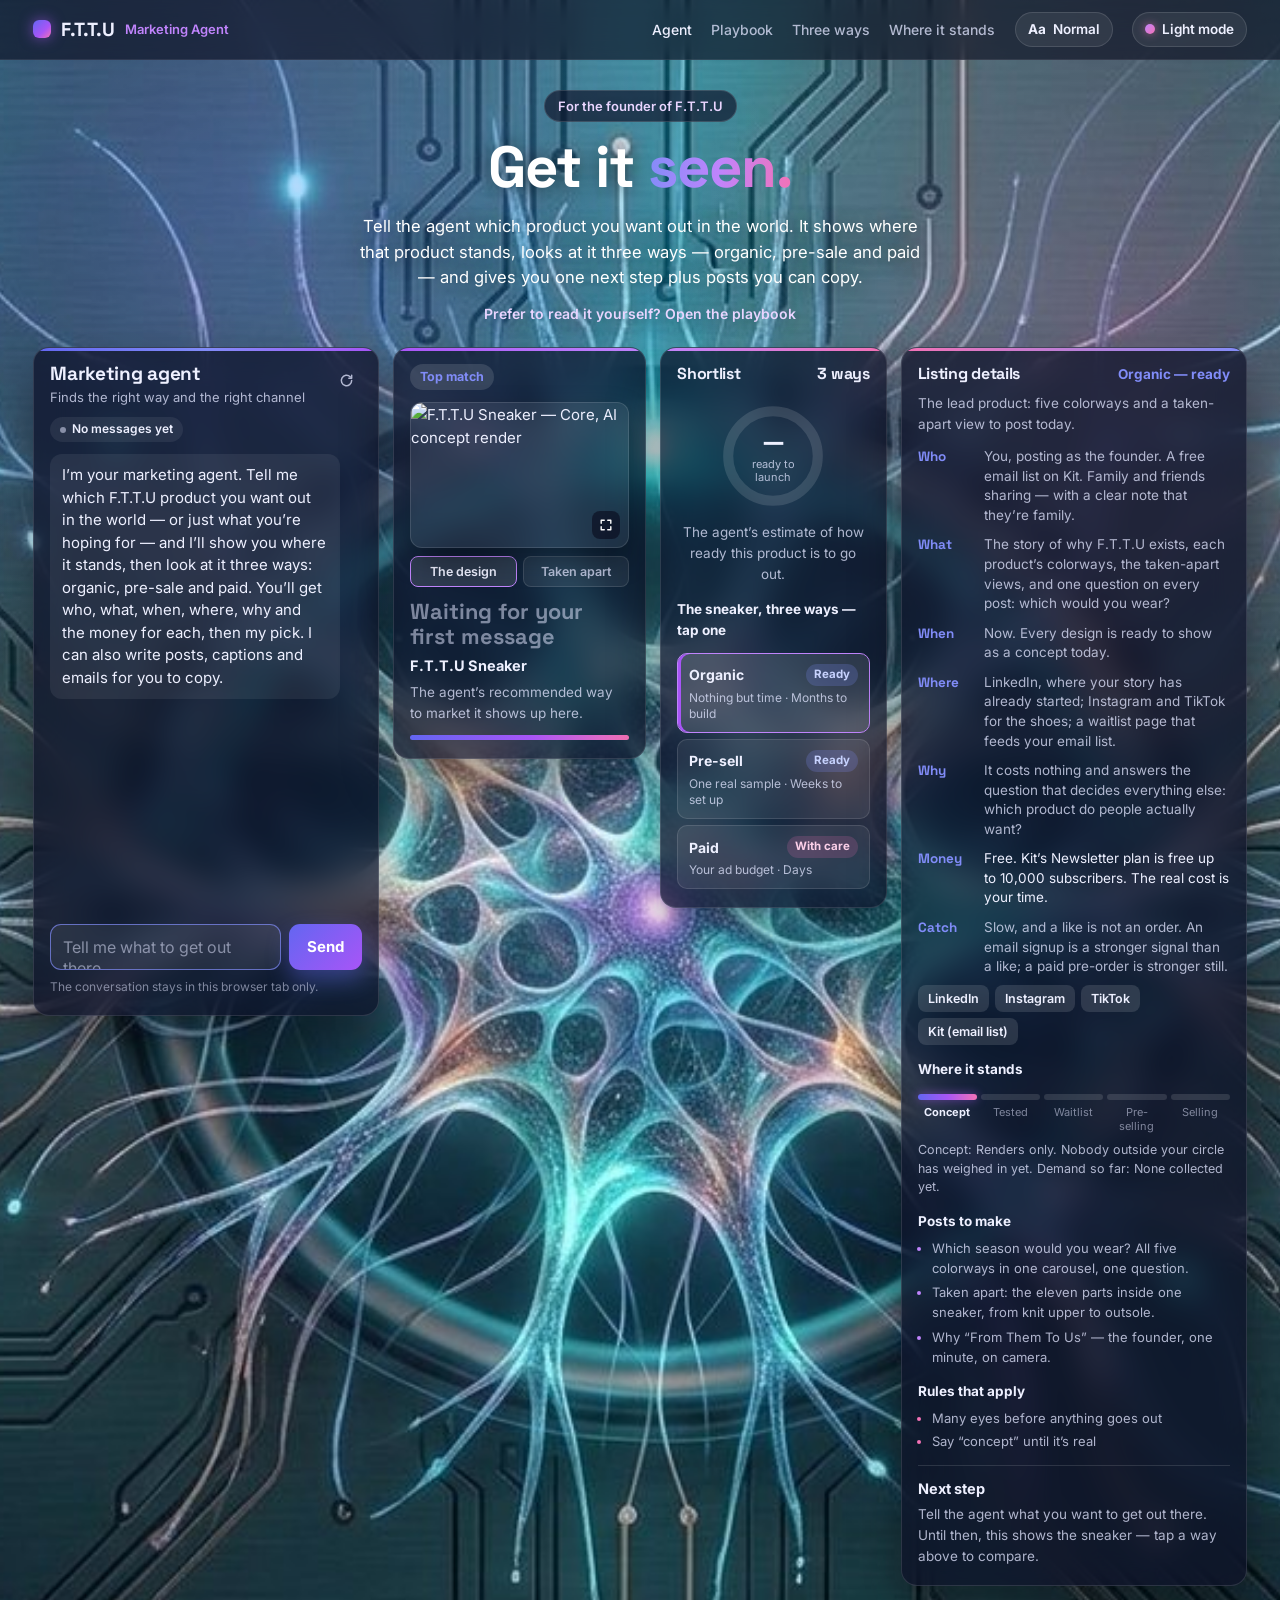
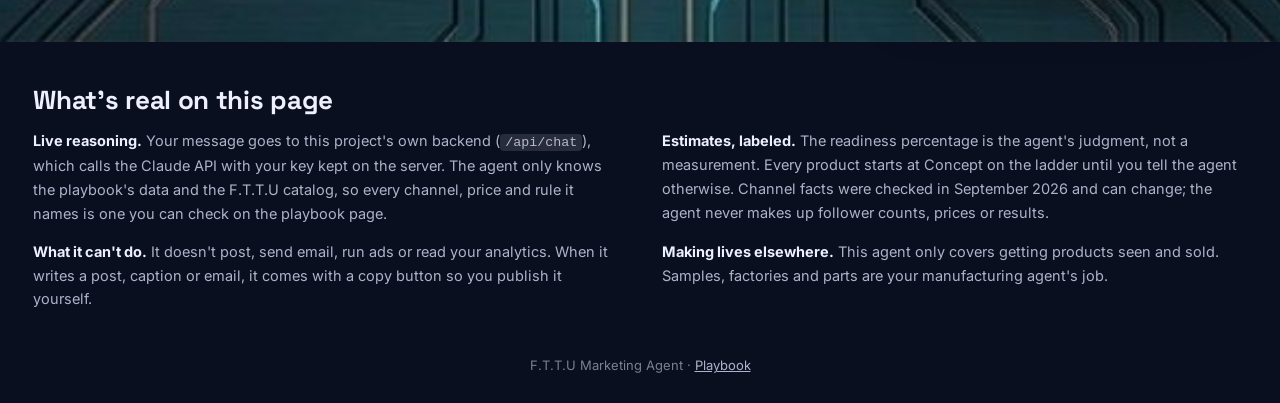
==== index.html @ bc13acb7 "Initial commit" ====
<!DOCTYPE html>
<html lang="en" data-theme="dark" data-default-theme="dark">
<head>
<meta charset="UTF-8">
<meta name="viewport" content="width=device-width, initial-scale=1, viewport-fit=cover">
<title>F.T.T.U Marketing Agent</title>
<meta name="description" content="The F.T.T.U founder's marketing agent: where every product stands, and how to get it seen and sold three ways — organic, pre-sale or paid — with the who, what, when, where, why and money of each.">
<link rel="preconnect" href="https://fonts.googleapis.com">
<link rel="preconnect" href="https://fonts.gstatic.com" crossorigin>
<link rel="preconnect" href="https://mlgmigguhljsiopctkkj.supabase.co" crossorigin>
<link href="https://fonts.googleapis.com/css2?family=Space+Grotesk:wght@500;600;700&family=Inter:wght@400;500;600;700&display=swap" rel="stylesheet">
<link rel="stylesheet" href="css/agent.css">
<link rel="stylesheet" href="css/lightbox.css">
<script>try{var t=localStorage.getItem('fttu-mkt-theme');if(t==='light'||t==='dark')document.documentElement.setAttribute('data-theme',t);}catch(e){}</script>
</head>
<body>

<div class="stage">
  <header class="topbar">
    <nav class="nav" aria-label="Main">
      <a class="brand" href="index.html"><span class="brand-mark" aria-hidden="true"></span>F.T.T.U <small>Marketing Agent</small></a>
      <div class="nav-links">
        <a href="index.html" aria-current="page">Agent</a>
        <a href="guide.html">Playbook</a>
        <a href="guide.html#three-ways">Three ways</a>
        <a href="guide.html#standing">Where it stands</a>
        <button class="pill-btn js-size" type="button" aria-label="Text size: Normal"><span><strong>Aa</strong></span> <span class="js-size-label">Normal</span></button>
        <button class="pill-btn js-theme" type="button"><span class="sun" aria-hidden="true"></span><span class="js-theme-label">Light mode</span></button>
      </div>
      <button class="burger" id="burger" type="button" aria-label="Open menu" aria-expanded="false" aria-controls="menu"><span></span></button>
    </nav>
    <div class="menu" id="menu">
      <a href="index.html" aria-current="page">Agent</a>
      <a href="guide.html">Playbook</a>
      <a href="guide.html#three-ways">Three ways</a>
      <a href="guide.html#standing">Where it stands</a>
      <div class="menu-controls">
        <button class="pill-btn js-size" type="button" aria-label="Text size: Normal"><span><strong>Aa</strong></span> <span class="js-size-label">Normal</span></button>
        <button class="pill-btn js-theme" type="button"><span class="sun" aria-hidden="true"></span><span class="js-theme-label">Light mode</span></button>
      </div>
    </div>
  </header>

  <section class="hero">
    <span class="hero-tag">For the founder of F.T.T.U</span>
    <h1>Get it <span class="grad">seen.</span></h1>
    <p>Tell the agent which product you want out in the world. It shows where that product stands, looks at it three ways — organic, pre-sale and paid — and gives you one next step plus posts you can copy.</p>
    <a class="hero-link" href="guide.html">Prefer to read it yourself? Open the playbook</a>
  </section>

  <section class="board" aria-label="Marketing agent">
    <div class="card chat" id="chat">
      <div class="chat-head">
        <h2>Marketing agent</h2>
        <p class="sub">Finds the right way and the right channel</p>
        <button class="icon" id="resetBtn" type="button" title="Start over" aria-label="Start over">
          <svg viewBox="0 0 16 16" fill="none" stroke="currentColor" stroke-width="1.6" stroke-linecap="round" stroke-linejoin="round"><path d="M13.5 8a5.5 5.5 0 1 1-1.6-3.9"/><path d="M13.5 2.5v3h-3"/></svg>
        </button>
      </div>
      <span class="count-chip" id="countChip"><span class="dot"></span><span id="countLabel">No messages yet</span></span>
      <div class="messages" id="messages" aria-live="polite" role="log"></div>
      <div class="composer">
        <label class="sr" for="chatInput">Your message</label>
        <textarea id="chatInput" rows="1" placeholder="Tell me what to get out there"></textarea>
        <button class="send" id="sendBtn" type="button">Send</button>
      </div>
      <p class="chat-foot">The conversation stays in this browser tab only.</p>
    </div>

    <div class="card result" id="matchCard">
      <span class="tag">Top match</span>
      <div class="shot zoomable" id="matchShot" role="button" tabindex="0" aria-label="View this picture full screen"><img id="matchImg" alt="" width="1264" height="848" decoding="async"></div>
      <div class="view-toggle" role="group" aria-label="Picture">
        <button type="button" id="viewDesign" aria-pressed="true">The design</button>
        <button type="button" id="viewParts" aria-pressed="false">Taken apart</button>
      </div>
      <div class="match-name empty" id="matchName">Waiting for your first message</div>
      <div class="block-title" id="matchWhat">F.T.T.U Sneaker</div>
      <p class="block-text" id="matchNotes">The agent's recommended way to market it shows up here.</p>
      <a class="match-link" id="matchLink" href="#" target="_blank" rel="noopener" hidden>Visit</a>
      <div class="gauge" aria-hidden="true"></div>
    </div>

    <div class="card result" id="shortCard">
      <div class="card-row"><h3 class="mini-h">Shortlist</h3><h3 class="mini-h">3 ways</h3></div>
      <div class="donut-wrap">
        <div class="donut" role="img" id="donut" aria-label="Readiness: not estimated yet">
          <svg viewBox="0 0 100 100" aria-hidden="true">
            <defs><linearGradient id="arcGrad" x1="0" y1="0" x2="1" y2="1"><stop offset="0" stop-color="#6366f1"/><stop offset="0.55" stop-color="#a855f7"/><stop offset="1" stop-color="#f472b6"/></linearGradient></defs>
            <circle class="track" cx="50" cy="50" r="40" fill="none" stroke-width="9"/>
            <circle class="arc" id="arc" cx="50" cy="50" r="40" fill="none" stroke="url(#arcGrad)" stroke-width="9" stroke-linecap="round" stroke-dasharray="251.33" stroke-dashoffset="251.33"/>
          </svg>
          <div class="center"><span class="pct" id="pct">—</span><span class="lbl">ready to launch</span></div>
        </div>
      </div>
      <p class="center-text" id="shortText">The agent's estimate of how ready this product is to go out.</p>
      <div class="chips-title" id="chipsTitle">Tap a way to see its 5 W's</div>
      <div class="chips" id="routeChips" role="group" aria-label="The three ways to market it"></div>
    </div>

    <div class="card result" id="detailCard">
      <div class="detail-head"><h3 class="mini-h">Listing details</h3><span class="detail-route" id="detailRoute">—</span></div>
      <p class="becomes" id="becomes"></p>
      <ul class="w-list" id="wList"></ul>
      <div class="who-links" id="whoLinks"></div>
      <div class="sub-h">Where it stands</div>
      <ol class="ladder" id="ladder" aria-label="Where this product stands"></ol>
      <p class="signal" id="signal"></p>
      <div class="sub-h">Posts to make</div>
      <ul class="idea-list" id="ideaList"></ul>
      <div class="sub-h">Rules that apply</div>
      <ul class="rule-list" id="ruleList"></ul>
      <div class="next">
        <div class="block-title">Next step</div>
        <p class="block-text" id="nextText">Tell the agent what you want to get out there.</p>
      </div>
    </div>
  </section>
</div>

<section class="notes" aria-labelledby="notesTitle">
  <div class="notes-inner">
    <h2 id="notesTitle">What's real on this page</h2>
    <p><strong>Live reasoning.</strong> Your message goes to this project's own backend (<code>/api/chat</code>), which calls the Claude API with your key kept on the server. The agent only knows the playbook's data and the F.T.T.U catalog, so every channel, price and rule it names is one you can check on the playbook page.</p>
    <p><strong>Estimates, labeled.</strong> The readiness percentage is the agent's judgment, not a measurement. Every product starts at Concept on the ladder until you tell the agent otherwise. Channel facts were checked in September 2026 and can change; the agent never makes up follower counts, prices or results.</p>
    <p><strong>What it can't do.</strong> It doesn't post, send email, run ads or read your analytics. When it writes a post, caption or email, it comes with a copy button so you publish it yourself.</p>
    <p><strong>Making lives elsewhere.</strong> This agent only covers getting products seen and sold. Samples, factories and parts are your manufacturing agent's job.</p>
  </div>
</section>

<footer>F.T.T.U Marketing Agent · <a href="guide.html">Playbook</a></footer>

<script>
/* Page controls — theme toggle, text size, phone menu. Inline so they keep working if a script file is missing. */
(function(){
  var root=document.documentElement, KEY='fttu-mkt-theme', def=root.getAttribute('data-default-theme')||'light';
  function saved(){ try{ return localStorage.getItem(KEY); }catch(e){ return null; } }
  function apply(t){
    root.setAttribute('data-theme',t);
    var l=document.querySelectorAll('.js-theme-label'); for(var i=0;i<l.length;i++) l[i].textContent = t==='dark' ? 'Light mode' : 'Dark mode';
    var b=document.querySelectorAll('.js-theme'); for(var j=0;j<b.length;j++) b[j].setAttribute('aria-pressed', String(t==='dark'));
  }
  var s=saved(); apply(s==='light'||s==='dark' ? s : def);
  document.addEventListener('click',function(e){
    var t=e.target.closest && e.target.closest('.js-theme');
    if(t){ var next=root.getAttribute('data-theme')==='dark'?'light':'dark'; apply(next); try{ localStorage.setItem(KEY,next); }catch(err){} return; }
    var z=e.target.closest && e.target.closest('.js-size');
    if(z){
      var steps=[['','Normal'],['fs-lg','Large'],['fs-xl','Larger'],['fs-sm','Small']];
      var cur=root.getAttribute('data-size-step')|0, n=(cur+1)%steps.length;
      root.classList.remove('fs-sm','fs-lg','fs-xl'); if(steps[n][0]) root.classList.add(steps[n][0]);
      root.setAttribute('data-size-step',n);
      var l=document.querySelectorAll('.js-size-label'); for(var k=0;k<l.length;k++) l[k].textContent=steps[n][1];
      var zb=document.querySelectorAll('.js-size'); for(var m=0;m<zb.length;m++) zb[m].setAttribute('aria-label','Text size: '+steps[n][1]);
      return;
    }
    var bg=e.target.closest && e.target.closest('#burger'), menu=document.getElementById('menu');
    if(bg && menu){ var o=!menu.classList.contains('open'); menu.classList.toggle('open',o); bg.setAttribute('aria-expanded',String(o)); bg.setAttribute('aria-label',o?'Close menu':'Open menu'); }
  });
})();
</script>
<script>
window.addEventListener('load',function(){
  if(window.FTTU && window.FTTU_MKT) return;
  var n=document.createElement('div'); n.setAttribute('role','alert');
  n.style.cssText='position:relative;z-index:100;margin:0;padding:14px 18px;background:#ede9fe;color:#1e1b4b;border-bottom:2px solid #a855f7;font:15px/1.5 system-ui,-apple-system,Segoe UI,Roboto,Arial,sans-serif;text-align:center;';
  n.innerHTML='<strong>This page opened without the rest of its folder.</strong> Unzip the project first, then open <em>index.html</em> from inside the extracted <em>fttu-marketing-agent</em> folder.';
  document.body.insertBefore(n,document.body.firstChild);
});
</script>
<script src="js/catalog.js"></script>
<script src="js/data.js"></script>
<script src="js/lightbox.js"></script>
<script src="js/agent.js"></script>
</body>
</html>
---- css/agent.css ----
/* F.T.T.U Marketing Agent (index.html). Standing engine template:
   dark, indigo/purple/pink accents, Space Grotesk headings, vibrant background,
   four glass cards in a row: chat, top match, shortlist, listing details. */
:root{
  --indigo:#6366f1; --purple:#a855f7; --indigo-soft:#818cf8; --purple-soft:#c084fc; --pink:#f472b6;
  --fs:1;
  --head:'Space Grotesk', system-ui, -apple-system, 'Segoe UI', Roboto, Arial, sans-serif;
  --sans:'Inter', system-ui, -apple-system, 'Segoe UI', Roboto, Arial, sans-serif;
  --gutter:clamp(12px, 2.6vw, 40px);
  --page:#0a0f1f;
  --text:#eef0ff; --text-soft:rgba(226,230,255,0.76); --text-dim:rgba(226,230,255,0.52);
  --bar:rgba(10,12,30,0.62); --bar-line:rgba(255,255,255,0.08);
  --card:rgba(13,16,38,0.72); --card-solid:#11142c; --card-line:rgba(255,255,255,0.12);
  --well:rgba(255,255,255,0.07); --well-2:rgba(255,255,255,0.12);
  --value:var(--indigo-soft);
  --hero-shadow:0 2px 20px rgba(0,0,0,0.6);
}
html[data-theme="light"]{
  --page:#eef0fb;
  --text:#14163a; --text-soft:rgba(20,22,58,0.74); --text-dim:rgba(20,22,58,0.5);
  --bar:rgba(255,255,255,0.8); --bar-line:rgba(20,22,58,0.08);
  --card:rgba(255,255,255,0.82); --card-solid:#ffffff; --card-line:rgba(20,22,58,0.12);
  --well:rgba(99,102,241,0.07); --well-2:rgba(99,102,241,0.14);
  --value:#4f46e5;
  --hero-shadow:0 1px 14px rgba(0,0,0,0.55);
}
html.fs-sm{--fs:0.9;} html.fs-lg{--fs:1.12;} html.fs-xl{--fs:1.25;}

*,*::before,*::after{box-sizing:border-box;}
html{-webkit-text-size-adjust:100%;}
body{margin:0; background:var(--page); color:var(--text); font-family:var(--sans); font-size:calc(15px * var(--fs)); line-height:1.55; overflow-x:hidden;}
h1,h2,h3{font-family:var(--head); font-weight:700; margin:0; line-height:1.1; letter-spacing:-0.3px;}
p{margin:0;}
a{color:inherit;}
button{font:inherit; color:inherit;}
:focus-visible{outline:2px solid var(--purple-soft); outline-offset:2px; border-radius:6px;}

/* ───────── stage: background stays fully vibrant, no scrim ───────── */
.stage{position:relative; min-height:100vh; min-height:100svh; padding-bottom:56px;
  background-color:#0c1030; background-image:url('../assets/engine-bg.jpg'); background-size:cover; background-position:center 38%; background-repeat:no-repeat;}
.stage::after{content:""; position:absolute; inset:0; pointer-events:none;
  background:radial-gradient(60% 45% at 18% 12%, rgba(99,102,241,0.28), transparent 70%), radial-gradient(50% 40% at 88% 20%, rgba(244,114,182,0.2), transparent 70%);}
.stage > *{position:relative; z-index:1;}

/* ───────── top bar ───────── */
.topbar{position:sticky; top:0; z-index:40; background:var(--card-solid); border-bottom:1px solid var(--bar-line); padding-top:env(safe-area-inset-top,0px);}
@supports ((-webkit-backdrop-filter:blur(1px)) or (backdrop-filter:blur(1px))){
  .topbar{background:var(--bar); -webkit-backdrop-filter:blur(14px); backdrop-filter:blur(14px);}
}
.nav{display:flex; align-items:center; justify-content:space-between; gap:14px; padding:12px var(--gutter);}
.brand{display:inline-flex; align-items:center; gap:10px; text-decoration:none; font-family:var(--head); font-weight:700; font-size:calc(19px * var(--fs)); white-space:nowrap;}
.brand small{font-family:var(--sans); font-weight:600; font-size:calc(13px * var(--fs)); color:var(--purple-soft);}
html[data-theme="light"] .brand small{color:#7c3aed;}
.brand-mark{width:18px; height:18px; border-radius:6px; background:linear-gradient(135deg,var(--indigo),var(--purple) 60%,var(--pink)); box-shadow:0 0 14px rgba(168,85,247,0.6); flex-shrink:0;}
.nav-links{display:none; align-items:center; flex-wrap:wrap; justify-content:flex-end; row-gap:8px; column-gap:clamp(14px,1.5vw,24px); min-width:0; flex:1 1 auto; font-size:calc(14px * var(--fs)); font-weight:500;}
.nav-links a{text-decoration:none; color:var(--text-soft);}
.nav-links a:hover,.nav-links a[aria-current="page"]{color:var(--text);}
.pill-btn{display:inline-flex; align-items:center; gap:7px; background:var(--well); border:1px solid var(--card-line); border-radius:999px; padding:6px 12px; cursor:pointer; font-weight:600; font-size:calc(13.5px * var(--fs)); color:var(--text); white-space:nowrap;}
.pill-btn .sun{width:10px; height:10px; border-radius:50%; background:linear-gradient(135deg,var(--purple-soft),var(--pink)); box-shadow:0 0 8px rgba(244,114,182,0.6);}
html[data-theme="light"] .pill-btn .sun{background:#14163a; box-shadow:none;}
.burger{width:42px; height:42px; border-radius:12px; border:1px solid var(--card-line); background:var(--well); display:inline-flex; align-items:center; justify-content:center; cursor:pointer; flex-shrink:0;}
.burger span,.burger span::before,.burger span::after{display:block; width:17px; height:2px; background:var(--text); border-radius:2px; position:relative; transition:transform .2s ease, background .2s ease;}
.burger span::before,.burger span::after{content:""; position:absolute; left:0;}
.burger span::before{top:-6px;} .burger span::after{top:6px;}
.burger[aria-expanded="true"] span{background:transparent;}
.burger[aria-expanded="true"] span::before{transform:translateY(6px) rotate(45deg);}
.burger[aria-expanded="true"] span::after{transform:translateY(-6px) rotate(-45deg);}
.menu{display:none; flex-direction:column; align-items:center; gap:2px; padding:4px var(--gutter) 16px;}
.menu.open{display:flex;}
.menu a{text-decoration:none; padding:9px 12px; color:var(--text-soft); font-size:calc(16px * var(--fs));}
.menu a[aria-current="page"]{color:var(--text); font-weight:600;}
.menu-controls{display:flex; flex-wrap:wrap; justify-content:center; gap:10px; padding-top:10px; margin-top:6px; border-top:1px solid var(--card-line); width:100%;}
@media (min-width:900px){ .nav-links{display:flex;} .burger,.menu,.menu.open{display:none;} }

/* ───────── hero ───────── */
.hero{text-align:center; padding:30px var(--gutter) 22px;}
.hero-tag{display:inline-block; padding:5px 13px; border-radius:999px; margin-bottom:14px; background:rgba(13,16,38,0.66); border:1px solid rgba(255,255,255,0.14); color:#e9d5ff; font-size:calc(13px * var(--fs)); font-weight:600;}
.hero h1{font-size:calc(clamp(32px,5.2vw,58px) * var(--fs)); letter-spacing:-1px; color:#fff; text-shadow:var(--hero-shadow);}
.hero h1 .grad{background:linear-gradient(95deg,var(--indigo-soft) 0%,var(--purple-soft) 50%,var(--pink) 100%); -webkit-background-clip:text; background-clip:text; -webkit-text-fill-color:transparent; color:var(--purple-soft); text-shadow:none;}
.hero p{max-width:34em; margin:14px auto 0; font-size:calc(clamp(15px,1.3vw,18px) * var(--fs)); color:#fff; text-shadow:var(--hero-shadow);}
.hero-link{display:inline-block; margin-top:12px; font-size:calc(14px * var(--fs)); font-weight:600; color:#e9d5ff; text-decoration:none; text-shadow:var(--hero-shadow);}
.hero-link:hover{text-decoration:underline; text-underline-offset:3px;}

/* ───────── board ───────── */
.board{display:grid; grid-template-columns:minmax(0,1fr); gap:14px; align-items:start; padding:0 var(--gutter);}
@media (min-width:720px){ .board{grid-template-columns:repeat(3,minmax(0,1fr));} .chat{grid-column:1 / -1;} }
@media (min-width:1200px){ .board{grid-template-columns:minmax(0,1.3fr) minmax(0,0.95fr) minmax(0,0.85fr) minmax(0,1.3fr);} .chat{grid-column:auto;} }
.card{position:relative; min-width:0; background:var(--card-solid); border:1px solid var(--card-line); border-radius:16px; padding:16px 16px 18px; box-shadow:0 22px 50px rgba(0,0,0,0.38); overflow:hidden;}
@supports ((-webkit-backdrop-filter:blur(1px)) or (backdrop-filter:blur(1px))){
  .card{background:var(--card); -webkit-backdrop-filter:blur(16px) saturate(1.2); backdrop-filter:blur(16px) saturate(1.2);}
}
.card::before{content:""; position:absolute; left:0; right:0; top:0; height:3px; background:var(--strip, linear-gradient(90deg,var(--indigo),var(--purple)));}
.chat{--strip:linear-gradient(90deg,var(--indigo),var(--indigo-soft),var(--purple));}
#matchCard{--strip:linear-gradient(90deg,var(--purple),var(--purple-soft));}
#shortCard{--strip:linear-gradient(90deg,var(--purple-soft),var(--pink));}
#detailCard{--strip:linear-gradient(90deg,var(--pink),var(--indigo-soft));}
.mini-h{font-family:var(--head); font-weight:700; font-size:calc(16px * var(--fs)); line-height:1.25;}
.card-row{display:flex; justify-content:space-between; align-items:baseline; gap:12px;}

/* chat */
.chat{display:flex; flex-direction:column;}
.chat-head{position:relative; text-align:center; padding:0 40px;}
@media (min-width:720px){ .chat-head{text-align:left; padding:0 44px 0 0;} }
.chat-head h2{font-size:calc(19px * var(--fs));}
.chat-head .sub{font-size:calc(13px * var(--fs)); color:var(--text-soft); margin-top:2px;}
.icon{position:absolute; top:0; right:0; width:32px; height:32px; border:0; background:none; border-radius:8px; color:var(--text-soft); cursor:pointer; display:inline-flex; align-items:center; justify-content:center;}
.icon:hover{color:var(--text); background:var(--well);}
.icon svg{width:15px; height:15px;}
.count-chip{display:inline-flex; align-items:center; gap:6px; margin-top:10px; padding:3px 10px; border-radius:999px; background:var(--well); font-size:calc(12px * var(--fs)); font-weight:600; align-self:center;}
@media (min-width:720px){ .count-chip{align-self:flex-start;} }
.count-chip .dot{width:6px; height:6px; border-radius:50%; background:var(--text-dim);}
.count-chip.live .dot{background:#86efac; box-shadow:0 0 6px #86efac;}
.count-chip.error .dot{background:var(--pink);}
.messages{display:flex; flex-direction:column; gap:10px; margin:10px -4px 0; padding:2px 8px 2px 4px; height:380px; max-height:58vh; overflow-y:auto; overscroll-behavior:contain; scrollbar-width:thin; scrollbar-color:rgba(226,230,255,0.45) transparent;}
@media (min-width:1200px){ .messages{height:clamp(300px, calc(100vh - 440px), 560px); max-height:none;} }
.msg{max-width:94%; padding:10px 12px; border-radius:12px; font-size:calc(15px * var(--fs)); line-height:1.5; overflow-wrap:anywhere; text-align:left;}
.msg.assistant{align-self:flex-start; background:var(--well);}
.msg.user{align-self:flex-end; background:linear-gradient(135deg,var(--indigo),#7c3aed); color:#fff; white-space:pre-wrap;}
.msg.error{background:rgba(244,114,182,0.12); border:1px solid rgba(244,114,182,0.45);}
.msg p + p, .msg p + ul, .msg ul + p, .msg p + .draft, .msg .draft + p, .msg ol + p, .msg p + ol{margin-top:8px;}
.msg ul,.msg ol{margin:6px 0 0; padding-left:1.2em;}
.msg li{margin:3px 0;}
.msg a{color:var(--purple-soft); font-weight:600; text-underline-offset:2px;}
html[data-theme="light"] .msg a{color:#6d28d9;}
.msg .draft{position:relative; margin:8px 0 0; border-radius:10px; background:rgba(0,0,0,0.28); border:1px solid var(--card-line);}
html[data-theme="light"] .msg .draft{background:#f5f3ff;}
.msg .draft pre{margin:0; padding:36px 12px 12px; white-space:pre-wrap; overflow-wrap:anywhere; font-family:var(--sans); font-size:calc(14px * var(--fs)); line-height:1.5;}
.copy{position:absolute; top:6px; right:6px; border:1px solid var(--card-line); background:var(--card-solid); border-radius:8px; padding:4px 10px; font-size:calc(12px * var(--fs)); font-weight:600; cursor:pointer; color:var(--text);}
.copy:hover{border-color:var(--purple-soft);}
.msg.thinking{display:flex; align-items:center; gap:9px; color:var(--text-soft);}
.spin{width:13px; height:13px; border-radius:50%; border:2px solid var(--card-line); border-top-color:var(--purple-soft); animation:spin .8s linear infinite; flex-shrink:0;}
@keyframes spin{to{transform:rotate(360deg);}}
.composer{display:flex; align-items:flex-end; gap:8px; margin-top:12px;}
.composer textarea{flex:1; min-width:0; resize:none; height:46px; max-height:140px; padding:12px; border:1.5px solid rgba(129,140,248,0.7); border-radius:11px; background:var(--well); color:var(--text); font-family:var(--sans); font-size:16px; line-height:1.3; outline:none;}
.composer textarea::placeholder{color:var(--text-dim);}
.composer textarea:focus{border-color:var(--purple-soft); box-shadow:0 0 0 3px rgba(192,132,252,0.25);}
.send{height:46px; padding:0 18px; border:0; border-radius:11px; cursor:pointer; flex-shrink:0; background:linear-gradient(135deg,var(--indigo),var(--purple)); color:#fff; font-weight:700; font-size:calc(15px * var(--fs)); box-shadow:0 10px 22px rgba(99,102,241,0.4);}
.send:disabled{opacity:.55; cursor:not-allowed;}
.chat-foot{margin-top:8px; font-size:calc(12px * var(--fs)); color:var(--text-dim); text-align:center;}
@media (min-width:720px){ .chat-foot{text-align:left;} }

/* result cards */
.tag{display:inline-block; padding:3px 10px; border-radius:999px; background:var(--well-2); color:var(--value); font-size:calc(12.5px * var(--fs)); font-weight:700;}
.shot{position:relative; width:100%; aspect-ratio:3 / 2; margin-top:12px; border-radius:12px; overflow:hidden; background:var(--well); border:1px solid var(--card-line); box-shadow:0 12px 28px rgba(0,0,0,0.32);}
@supports not (aspect-ratio:1){ .shot{height:0; padding-top:66.67%;} }
.shot img{position:absolute; inset:0; width:100%; height:100%; object-fit:cover; display:block;}
.shot.zoomable{cursor:zoom-in;}
.shot.zoomable::after{content:""; position:absolute; right:8px; bottom:8px; width:28px; height:28px; border-radius:8px; background:rgba(10,12,30,0.62) url("data:image/svg+xml,%3Csvg xmlns='http://www.w3.org/2000/svg' viewBox='0 0 16 16' fill='none' stroke='white' stroke-width='1.6' stroke-linecap='round' stroke-linejoin='round'%3E%3Cpath d='M2.5 6V2.5H6M10 2.5h3.5V6M13.5 10v3.5H10M6 13.5H2.5V10'/%3E%3C/svg%3E") center / 14px no-repeat;}
.view-toggle{display:flex; gap:6px; margin-top:8px;}
.view-toggle button{flex:1; border:1px solid var(--card-line); background:var(--well); border-radius:8px; padding:5px 6px; cursor:pointer; font-size:calc(12.5px * var(--fs)); font-weight:600; color:var(--text-soft);}
.view-toggle button[aria-pressed="true"]{color:var(--text); border-color:var(--purple-soft); background:var(--well-2);}
.match-name{font-family:var(--head); font-weight:700; color:var(--value); font-size:calc(clamp(21px,1.7vw,26px) * var(--fs)); line-height:1.15; margin:12px 0 6px; overflow-wrap:anywhere;}
.match-name.empty{color:var(--text-dim);}
.block-title{font-weight:700; font-size:calc(14.5px * var(--fs));}
.block-text{font-size:calc(13.5px * var(--fs)); color:var(--text-soft); margin-top:4px;}
.match-link{display:inline-block; margin-top:10px; font-weight:700; font-size:calc(13.5px * var(--fs)); color:var(--value); text-underline-offset:3px;}
.match-link[hidden]{display:none;}
.gauge{height:5px; border-radius:5px; margin-top:12px; background:linear-gradient(90deg,var(--indigo),var(--purple) 55%,var(--pink));}

.donut-wrap{display:flex; justify-content:center; margin:16px 0 10px;}
.donut{width:112px; height:112px; position:relative;}
.donut svg{width:100%; height:100%; transform:rotate(-90deg);}
.donut .track{stroke:rgba(255,255,255,0.12);}
html[data-theme="light"] .donut .track{stroke:rgba(20,22,58,0.1);}
.donut .arc{transition:stroke-dashoffset .6s ease;}
.donut .center{position:absolute; inset:0; display:flex; flex-direction:column; align-items:center; justify-content:center; text-align:center;}
.donut .pct{font-family:var(--head); font-weight:700; font-size:calc(26px * var(--fs)); line-height:1;}
.donut .lbl{font-size:calc(11px * var(--fs)); color:var(--text-soft); margin-top:4px; max-width:78px; line-height:1.2;}
.center-text{text-align:center; font-size:calc(13.5px * var(--fs)); color:var(--text-soft);}
.chips{display:flex; flex-direction:column; gap:6px; margin-top:12px;}
.chip{display:flex; justify-content:space-between; align-items:center; gap:10px; width:100%; text-align:left; padding:9px 11px; border-radius:10px; border:1px solid var(--card-line); background:var(--well); cursor:pointer; font-size:calc(13.5px * var(--fs)); font-weight:600; color:var(--text);}
.chip span{font-weight:500; color:var(--text-dim); font-size:calc(12px * var(--fs)); white-space:nowrap;}
.chip:hover{border-color:var(--purple-soft);}
.chip[aria-pressed="true"]{border-color:var(--purple-soft); background:var(--well-2);}
.chips .empty{font-size:calc(13px * var(--fs)); color:var(--text-dim); text-align:center;}

.terms{list-style:none; margin:12px 0 0; padding:0; display:flex; flex-direction:column; gap:8px; font-size:calc(13.5px * var(--fs));}
.terms li{display:flex; justify-content:space-between; gap:12px;}
.terms li span:first-child{color:var(--text-soft); flex-shrink:0;}
.terms li span:last-child{text-align:right; font-weight:600;}
.sub-h{margin-top:14px; font-weight:700; font-size:calc(13.5px * var(--fs));}
.part-list{list-style:none; margin:6px 0 0; padding:0; display:flex; flex-wrap:wrap; gap:5px;}
.part-list li{padding:3px 8px; border-radius:6px; background:var(--well); font-size:calc(12px * var(--fs)); color:var(--text-soft);}
.rule-list{margin:6px 0 0; padding-left:1.1em; font-size:calc(13px * var(--fs)); color:var(--text-soft);}
.rule-list li{margin:3px 0;}
.rule-list li::marker{color:var(--pink);}
.next{margin-top:14px; padding-top:12px; border-top:1px solid var(--card-line);}

/* mobile: centered heads and copy; row lists and chips stay left */
@media (max-width:719px){
  .result{text-align:center;}
  .result .card-row{justify-content:center; gap:10px;}
  .result .terms li, .result .chip, .result .rule-list{text-align:left;}
  .result .part-list{justify-content:center;}
  .result .rule-list{display:inline-block; max-width:100%;}
}

/* ───────── notes ───────── */
.notes{background:var(--page); padding:44px var(--gutter) 20px;}
.notes-inner{display:grid; grid-template-columns:minmax(0,1fr); gap:14px 44px;}
@media (min-width:900px){ .notes-inner{grid-template-columns:repeat(2,minmax(0,1fr));} }
.notes h2{grid-column:1 / -1; font-size:calc(26px * var(--fs)); text-align:center;}
@media (min-width:720px){ .notes h2{text-align:left;} }
.notes p{font-size:calc(14.5px * var(--fs)); color:var(--text-soft); line-height:1.65; text-align:center;}
@media (min-width:720px){ .notes p{text-align:left;} }
.notes strong{color:var(--text);}
.notes code{font-size:0.92em; padding:1px 5px; border-radius:4px; background:var(--well-2);}
footer{background:var(--page); text-align:center; padding:24px var(--gutter) calc(28px + env(safe-area-inset-bottom,0px)); font-size:calc(13px * var(--fs)); color:var(--text-dim);}
footer a{color:var(--text-soft);}
.sr{position:absolute; width:1px; height:1px; overflow:hidden; clip:rect(0 0 0 0); white-space:nowrap;}

@media (prefers-reduced-motion:reduce){ *{animation:none !important; transition:none !important; scroll-behavior:auto !important;} }

/* ───────── three routes + 5 W's ───────── */
.route-chip{display:grid; grid-template-columns:minmax(0,1fr) auto; align-items:center; gap:4px 10px; width:100%; text-align:left; padding:10px 11px; border-radius:10px; border:1px solid var(--card-line); background:var(--well); cursor:pointer; color:var(--text);}
.route-chip b{font-weight:700; font-size:calc(14px * var(--fs));}
.route-chip small{grid-column:1 / -1; font-size:calc(12px * var(--fs)); color:var(--text-soft); line-height:1.35;}
.route-chip:hover{border-color:var(--purple-soft);}
.route-chip[aria-pressed="true"]{border-color:var(--purple-soft); background:var(--well-2); box-shadow:inset 3px 0 0 var(--purple);}
.fit{justify-self:end; padding:2px 8px; border-radius:999px; font-size:calc(11.5px * var(--fs)); font-weight:700; white-space:nowrap;}
.fit.yes{background:rgba(129,140,248,0.22); color:#c7d2fe;}
.fit.maybe{background:rgba(244,114,182,0.18); color:#fbcfe8;}
.fit.no{background:rgba(255,255,255,0.08); color:var(--text-dim);}
.fit.pick{background:linear-gradient(135deg,var(--indigo),var(--purple)); color:#fff;}
html[data-theme="light"] .fit.yes{background:rgba(99,102,241,0.14); color:#3730a3;}
html[data-theme="light"] .fit.maybe{background:rgba(236,72,153,0.12); color:#9d174d;}
html[data-theme="light"] .fit.no{background:rgba(20,22,58,0.06);}
.chips-title{margin-top:14px; font-weight:700; font-size:calc(13.5px * var(--fs));}
.w-list{list-style:none; margin:12px 0 0; padding:0; display:flex; flex-direction:column; gap:10px;}
.w-list li{display:grid; grid-template-columns:4.2em minmax(0,1fr); gap:10px; font-size:calc(13.5px * var(--fs)); line-height:1.45;}
.w-list b{font-family:var(--head); font-weight:700; color:var(--value);}
.w-list span{color:var(--text-soft);}
.w-list li.money span{color:var(--text);}
.detail-head{display:flex; justify-content:space-between; align-items:baseline; gap:10px;}
.detail-route{font-weight:700; color:var(--value); font-size:calc(13.5px * var(--fs)); text-align:right;}
.becomes{margin-top:8px; font-size:calc(13.5px * var(--fs)); color:var(--text-soft);}
.who-links{display:flex; flex-wrap:wrap; gap:6px; margin-top:8px;}
.who-links a{padding:4px 10px; border-radius:8px; background:var(--well-2); font-size:calc(12.5px * var(--fs)); font-weight:600; text-decoration:none; color:var(--text);}
.who-links a:hover{outline:1px solid var(--purple-soft);}
.pre-note{margin-top:10px; font-size:calc(12.5px * var(--fs)); color:var(--text-dim);}
@media (max-width:719px){
  .result .w-list li, .result .route-chip{text-align:left;}
  .result .who-links{justify-content:center;}
  .result .detail-head{justify-content:center; flex-wrap:wrap;}
  .result .detail-route{text-align:center;}
}

/* Narrow phones / large text: let the brand subtitle wrap instead of pushing the menu button off-screen. */
.brand{min-width:0;}
.brand small{white-space:normal; line-height:1.15;}

/* ───────── marketing: where it stands (ladder) and posts to make ───────── */
.ladder{list-style:none; margin:8px 0 0; padding:0; display:grid; grid-template-columns:repeat(5,minmax(0,1fr)); gap:4px; counter-reset:rung;}
.ladder li{counter-increment:rung; position:relative; padding:18px 2px 0; text-align:center; font-size:calc(11px * var(--fs)); line-height:1.2; color:var(--text-dim); overflow-wrap:anywhere;}
.ladder li::before{content:""; position:absolute; left:0; right:0; top:6px; height:6px; border-radius:999px; background:var(--well-2);}
.ladder li.done::before{background:var(--indigo-soft);}
.ladder li.now::before{background:linear-gradient(90deg, var(--indigo), var(--purple), var(--pink)); box-shadow:0 0 10px rgba(168,85,247,0.55);}
.ladder li.now{color:var(--text); font-weight:700;}
.signal{margin-top:8px; font-size:calc(12.5px * var(--fs)); color:var(--text-soft); line-height:1.5;}
.idea-list{margin:6px 0 0; padding-left:1.1em; font-size:calc(13px * var(--fs)); color:var(--text-soft);}
.idea-list li{margin:4px 0;}
.idea-list li::marker{color:var(--purple-soft);}
@media (max-width:719px){
  .result .idea-list{display:inline-block; max-width:100%; text-align:left;}
}
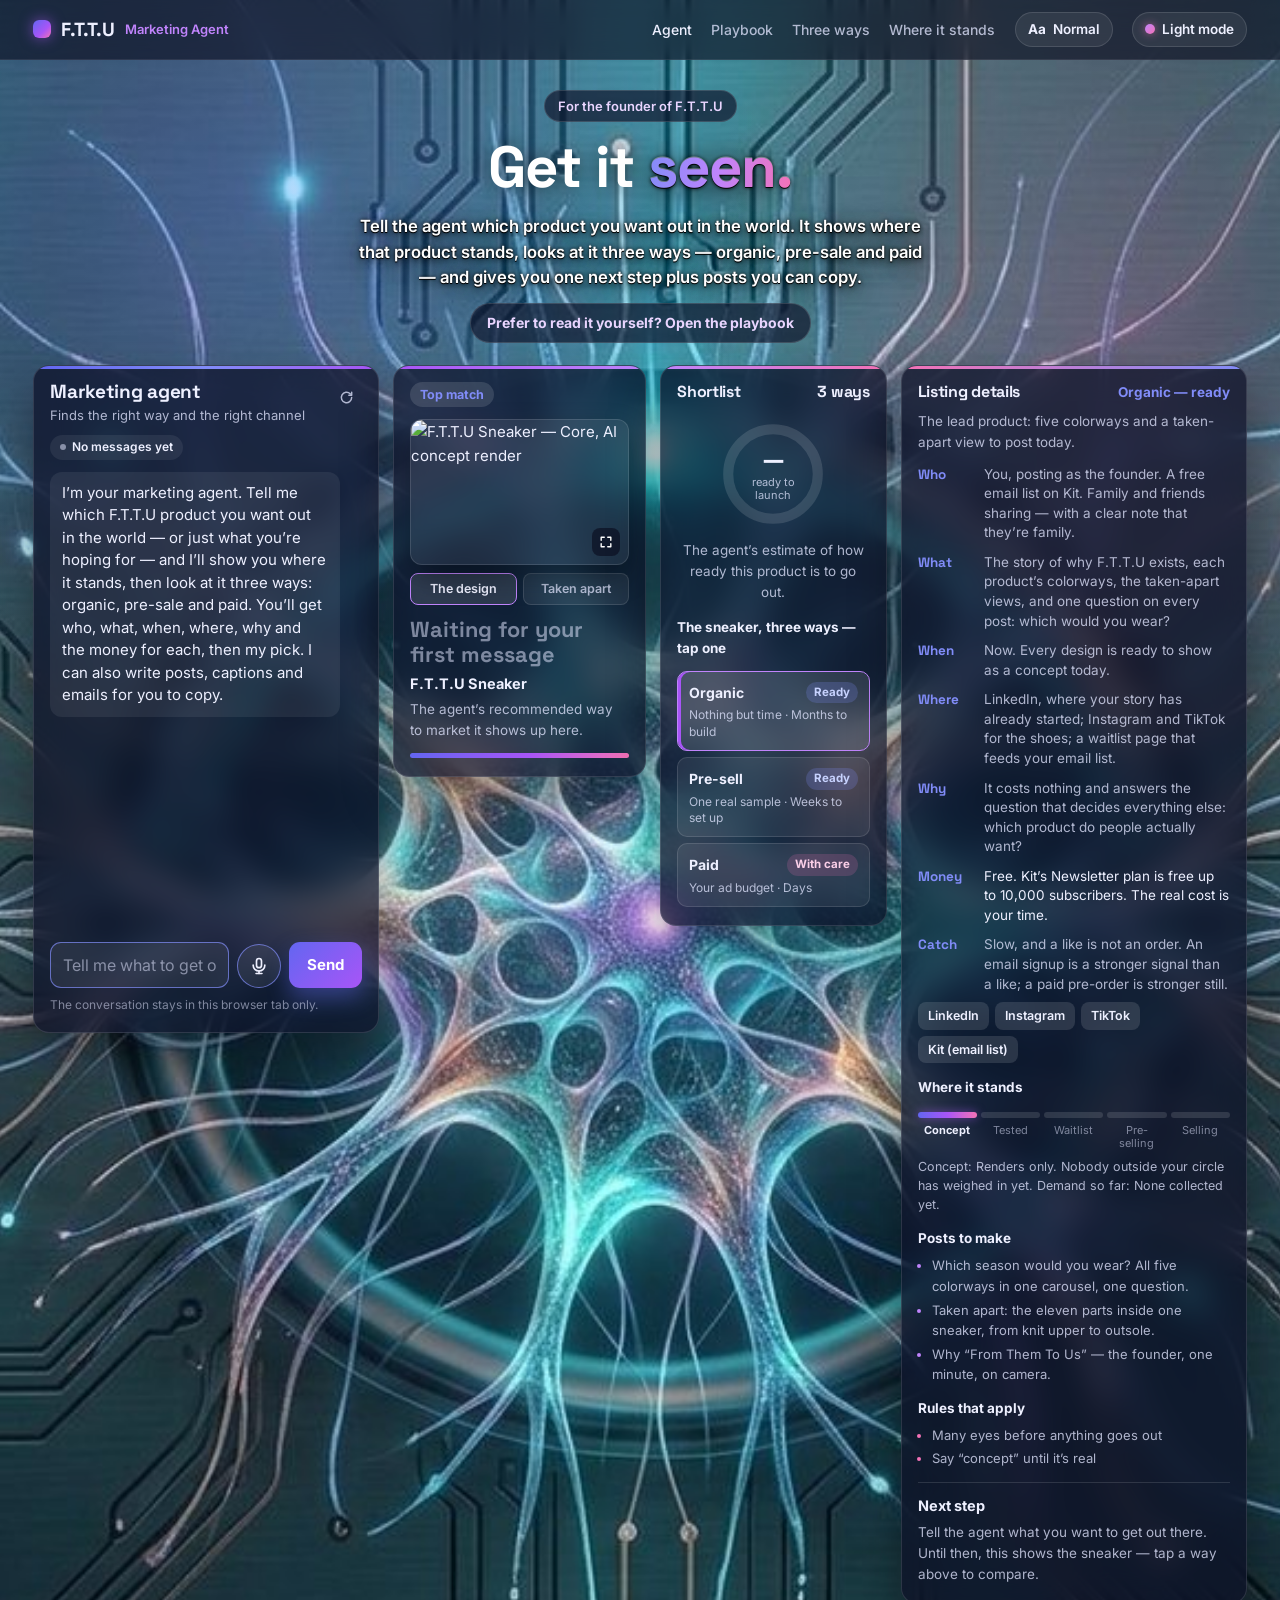
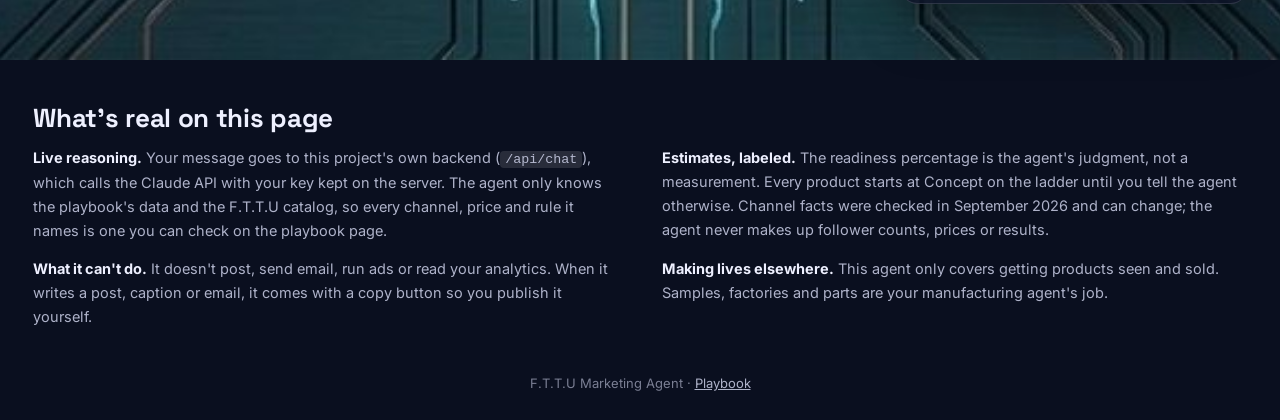
==== commit ea68a8af: "Add files via upload" ====
--- a/index.html
+++ b/index.html
@@ -62,8 +62,10 @@
       <div class="composer">
         <label class="sr" for="chatInput">Your message</label>
         <textarea id="chatInput" rows="1" placeholder="Tell me what to get out there"></textarea>
+        <button class="mic" id="micBtn" type="button" aria-pressed="false" aria-label="Speak instead of typing" title="Speak instead of typing"><svg viewBox="0 0 24 24" fill="none" stroke="currentColor" stroke-width="2" stroke-linecap="round" stroke-linejoin="round" aria-hidden="true"><rect x="9" y="3" width="6" height="11" rx="3"/><path d="M5 11a7 7 0 0 0 14 0"/><path d="M12 18v3"/><path d="M8.5 21h7"/></svg></button>
         <button class="send" id="sendBtn" type="button">Send</button>
       </div>
+      <p class="voice-note" id="voiceNote" role="status" hidden></p>
       <p class="chat-foot">The conversation stays in this browser tab only.</p>
     </div>
 
--- a/css/agent.css
+++ b/css/agent.css
@@ -263,3 +263,33 @@
 @media (max-width:719px){
   .result .idea-list{display:inline-block; max-width:100%; text-align:left;}
 }
+
+/* Hero copy over the graphic: semi-bold with an emboss (a tight dark edge behind every letter, a faint
+   highlight above, then a soft halo) so it reads on the brightest part of the image. The graphic is unchanged. */
+:root{--hero-emboss:0 1px 0 rgba(0,0,0,0.95), 0 -1px 0 rgba(255,255,255,0.16), 0 0 3px rgba(0,0,0,0.95), 0 2px 8px rgba(0,0,0,0.85), 0 6px 26px rgba(0,0,0,0.65);}
+.hero p{font-weight:600; text-shadow:var(--hero-emboss);}
+.hero-link{font-weight:700; color:#f3e8ff; text-shadow:var(--hero-emboss);}
+
+/* Chat box: no scrollbar until the text actually reaches the maximum height (js grow() turns it on). */
+.composer textarea{overflow-y:hidden;}
+.composer textarea::placeholder{white-space:nowrap; overflow:hidden; text-overflow:ellipsis;}
+
+/* ── Headline accent word: bevel it so it lifts off the graphic. Gradient-filled text can't use
+   text-shadow (it bleeds through the letters), so drop-shadows outline the painted letters instead. ── */
+.hero h1 .grad{filter:drop-shadow(0 -1px 0 rgba(255,255,255,0.35)) drop-shadow(0 1.5px 0 rgba(0,0,0,0.9)) drop-shadow(0 0 2px rgba(0,0,0,0.85)) drop-shadow(0 4px 14px rgba(0,0,0,0.6));}
+
+/* ── "Prefer to read it yourself?" link: the showroom's treatment — lavender on the same dark chip
+   as the tag above the headline, so it reads anywhere on the image. ── */
+.hero-link{padding:8px 16px; border-radius:999px; background:rgba(13,16,38,0.66); border:1px solid rgba(255,255,255,0.14); color:#e9d5ff; text-shadow:none;}
+.hero-link:hover{border-color:var(--purple-soft); text-decoration:none;}
+
+/* ── Microphone (talk instead of type): big enough for a thumb — 44px, 48px on touch screens. ── */
+.mic{width:44px; height:44px; flex-shrink:0; display:inline-flex; align-items:center; justify-content:center; border-radius:50%; border:1.5px solid rgba(129,140,248,0.7); background:var(--well); color:var(--text); cursor:pointer; transition:border-color .15s, background .15s;}
+.mic svg{width:20px; height:20px;}
+.mic:hover{border-color:var(--purple-soft);}
+.mic.on{border-color:#ff8a7a; background:rgba(255,138,122,0.16); animation:micpulse 1.3s ease-in-out infinite;}
+.mic[hidden]{display:none;}
+@keyframes micpulse{0%,100%{box-shadow:0 0 0 0 rgba(255,138,122,0.45);} 50%{box-shadow:0 0 0 7px rgba(255,138,122,0);}}
+@media (pointer:coarse){ .mic{width:48px; height:48px;} }
+.voice-note{font-size:calc(12px * var(--fs)); color:var(--text-soft); margin-top:8px; text-align:center;}
+.voice-note[hidden]{display:none;}
